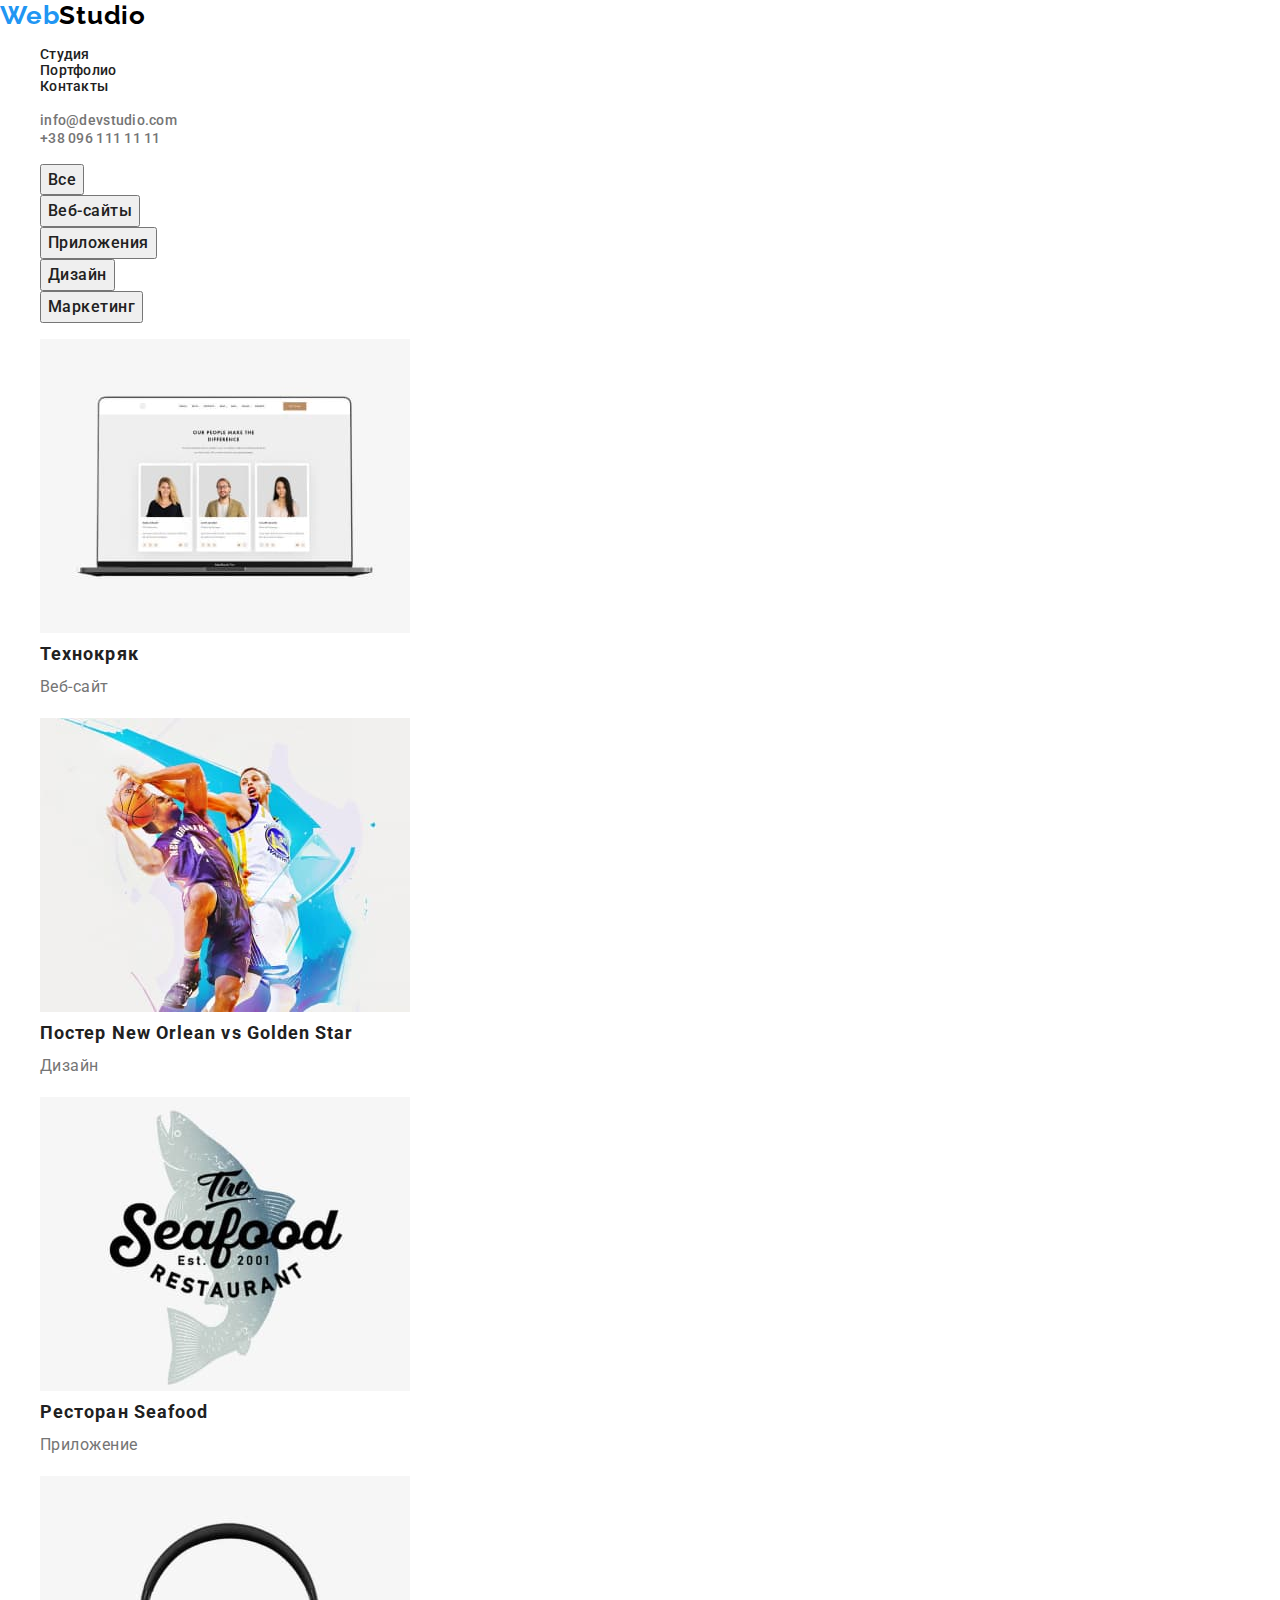
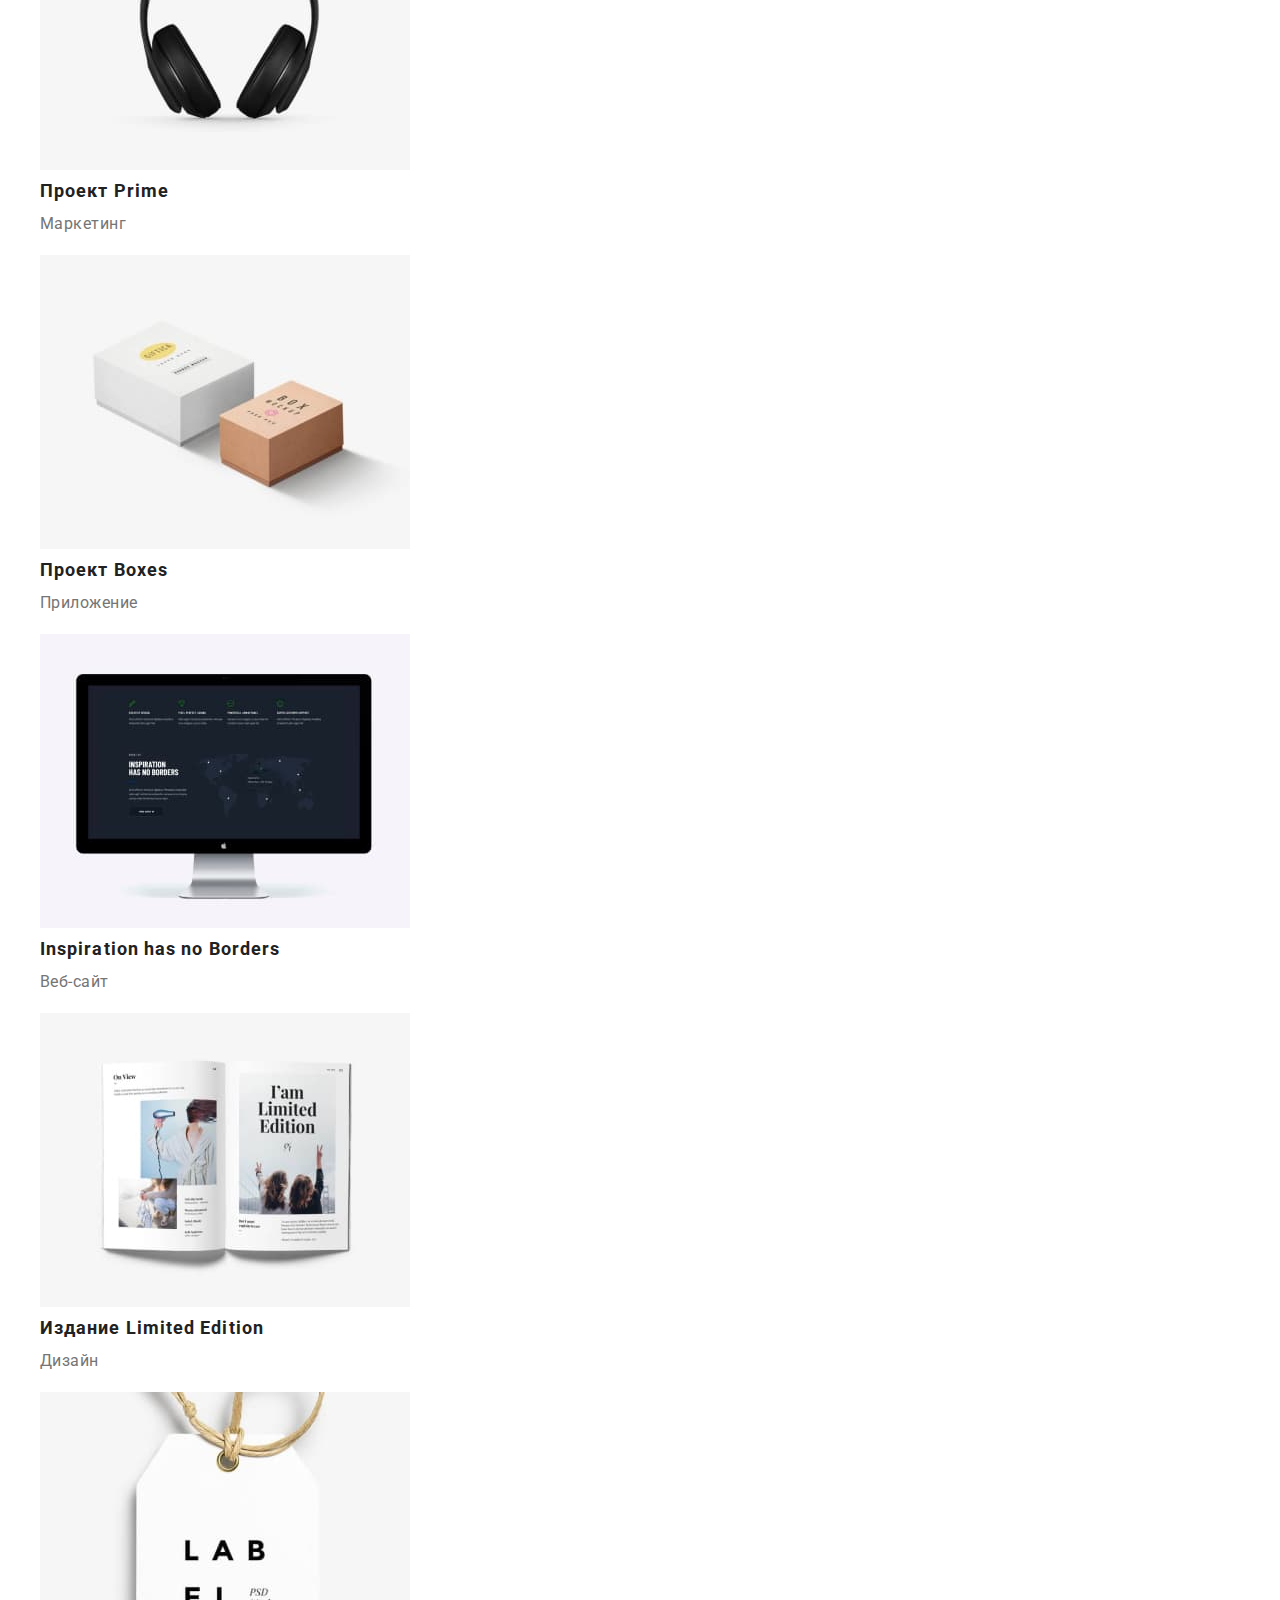
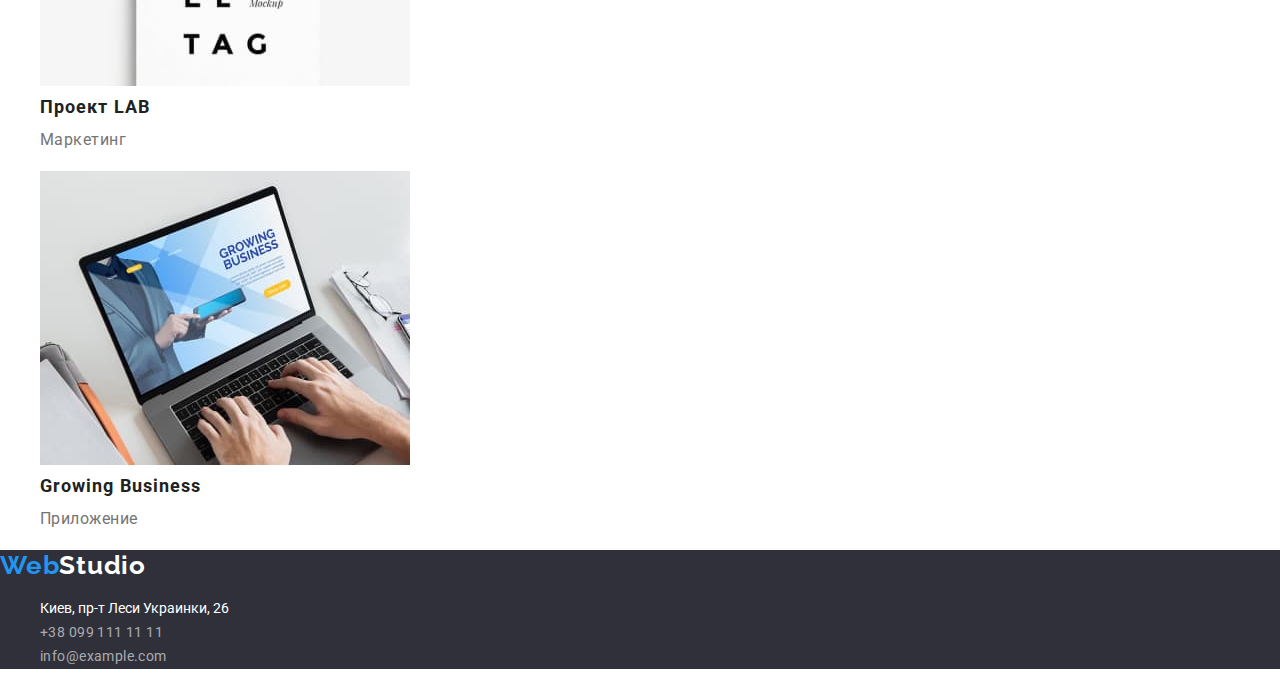
==== portfolio.html @ f6a0c0f8 "Clone" ====
<!DOCTYPE html>
<html lang="ru">
<head>
    <meta charset="UTF-8">
    <meta http-equiv="X-UA-Compatible" content="IE=edge">
    <meta name="viewport" content="width=device-width, initial-scale=1.0">
    <title>Портфолио</title>
<link rel="preconnect" href="https://fonts.googleapis.com">
<link rel="preconnect" href="https://fonts.gstatic.com" crossorigin>
<link href="https://fonts.googleapis.com/css2?family=Raleway:wght@700&family=Roboto:wght@400;500;700;900&display=swap"
    rel="stylesheet">
<link rel="stylesheet" href="https://cdnjs.cloudflare.com/ajax/libs/modern-normalize/1.1.0/modern-normalize.min.css">
<link rel="stylesheet" href="./css/styles.css">
</head>
<body>
    <header class="header">
        <nav class="navigation">
            <a class="logo" href="" lang="en"><span class="logo-text"> <span class="logo-text-web">Web</span><span class="logo-text-studio">Studio</span></span></a>
            <ul class="list menu">
                <li class="menu-item">
                    <a class="menu-link" href="./index.html">Студия</a>
                </li>
                <li class="menu-item">
                    <a class="menu-link" href="./portfolio.html">Портфолио</a>
                </li>
                <li class="menu-item">
                    <a class="menu-link" href="">Контакты</a>
                </li>
            </ul>
        </nav>
        <ul class="list contacts">
            <li class="contacts-item">
                <a class="contacts-link" href="mailto:info@devstudio.com">info@devstudio.com</a>
            </li>
            <li class="contacts-item">
                <a class="contacts-link" href="tel:+380961111111">+38 096 111 11 11</a>
            </li>
        </ul>
    </header>
    <main>
        <section>
            <h1 hidden>Портфолио</h1>
        <ul class="list">
            <li class="portfolio-nav-link">
                <button class="portfolio-nav-button" type="button"><span class="portfolio-nav-button-text">Все</span></button>
            </li>
            <li class="portfolio-nav-link">
                <button class="portfolio-nav-button" type="button"><span class="portfolio-nav-button-text">Веб-сайты</span></button>
            </li>
            <li class="portfolio-nav-link">
                <button class="portfolio-nav-button" type="button"><span class="portfolio-nav-button-text">Приложения</span></button>
            </li>
            <li class="portfolio-nav-link">
                <button class="portfolio-nav-button" type="button"><span class="portfolio-nav-button-text">Дизайн</span></button>
            </li>
            <li class="portfolio-nav-link">
                <button class="portfolio-nav-button" type="button"><span class="portfolio-nav-button-text">Маркетинг</span></button>
            </li>
        </ul>
        <ul class="list">
            <li>
                <a href="" class="portfolio-link"><img src="./images/technokryak.jpg" alt="Веб-сайт Технокряк" width="370"/>
                    <h2 class="portfolio-title">Технокряк</h2>
                    <p class="portfolio-description">Веб-сайт</p>
                </a>
            </li>
            <li>
                <a href="" class="portfolio-link"><img src="./images/poster.jpg" lang="en" alt="New Orlean vs Golden Star" width="370">
                    <h2 class="portfolio-title">Постер <span lang="en">New Orlean vs Golden Star</span></h2>
                    <p class="portfolio-description">Дизайн</p>
                </a>
            </li>
            <li>
                <a href="" class="portfolio-link"><img src="./images/restaurant.jpg" lang="en" alt="Seafood" width="370">
                    <h2 class="portfolio-title">Ресторан <span lang="en">Seafood</span></h2>
                    <p class="portfolio-description">Приложение</p>
                </a>
            </li>
            <li>
                <a href="" class="portfolio-link"><img src="./images/prime.jpg" lang="en" alt="Prime" width="370">
                    <h2 class="portfolio-title">Проект <span lang="en">Prime</span></h2>
                    <p class="portfolio-description">Маркетинг</p>
                </a>
            </li>
            <li>
                <a href="" class="portfolio-link"><img src="./images/boxes.jpg" lang="en" alt="Boxes" width="370">
                    <h2 class="portfolio-title">Проект <span lang="en">Boxes</span></h2>
                    <p class="portfolio-description">Приложение</p>
                </a>
            </li>
            <li>
                <a href="" class="portfolio-link"><img src="./images/inspiration.jpg" lang="en" alt="Web-site Inspiration has no Borders" width="370">
                    <h2 class="portfolio-title" lang="en">Inspiration has no Borders</h2>
                    <p class="portfolio-description">Веб-сайт</p>
                </a>
            </li>
            <li>
                <a href="" class="portfolio-link"><img src="./images/limited.jpg" alt="Издание" width="370">
                    <h2 class="portfolio-title">Издание <span lang="en">Limited Edition</span></h2>
                    <p class="portfolio-description">Дизайн</p>
                </a>
            </li>
            <li>
                <a href="" class="portfolio-link"><img src="./images/lab.jpg" lang="en" alt="Project LAB" width="370">
                    <h2 class="portfolio-title">Проект <span lang="en">LAB</span></h2>
                    <p class="portfolio-description">Маркетинг</p>
                </a>
            </li>
            <li>
                <a href="" class="portfolio-link"><img src="./images/growing.jpg" lang="en" alt="Growing buisness" width="370">
                    <h2 class="portfolio-title" lang="en">Growing Business</h2>
                    <p class="portfolio-description">Приложение</p>
                </a>
            </li>
        </ul>
        </section>
    </main>
    <footer class="footer">
        <a class="logo-footer" href="" lang="en"><span class="logo-footer-text"><span
                    class="logo-footer-web">Web</span><span class="logo-footer-studio">Studio</span></span> </a>
        <address>
            <ul class="list">
                <li class="adress-item">
                    <a class="adress-link" href="https://goo.gl/maps/BZwKoePdumWKBTUe7" target="_blank"
                        rel="noopener noreferrer">Киев, пр-т Леси Украинки, 26</a>
                </li>
                <li class="adress-item">
                    <a class="adress-contacts" href="tel:+380991111111">+38 099 111 11 11</a>
                </li>
                <li class="adress-item">
                    <a class="adress-contacts" href="mailto:info@example.com">info@example.com</a>
                </li>
            </ul>
        </address>
    </footer>
</body>
</html>
---- css/styles.css ----
:root{
    --primary-text-color: #212121;
    --secondary-text-color: #757575;
    --accent-color: #2196F3;
}

body {
    font-family: roboto, sans-serif;
    background-color: #FFFFFF;
    color: var(--primary-text-color);
}

/* ========== HEADER===========*/

.logo {
    text-decoration: none;
}

.logo-text {
    font-family: raleway , sans-serif;
    font-weight: 700;
    font-size: 26px;
    line-height: 1.19;
    letter-spacing: 0.03em;
}

.logo-text-web {
    color: var(--accent-color);
}

.logo-text-studio {
    color: #000000;
}

.list {
    list-style: none;
}

.menu-item {
    font-weight: 500;
    font-size: 14px;
    line-height: 1.14;
    letter-spacing: 0.02em;
}

.menu-link {
    text-decoration: none;
    color: var(--primary-text-color);
}

.menu-link:hover {
    color: var(--accent-color);
}

.menu-link:focus {
    color: var(--accent-color);
}


.contacts-link {
    font-weight: 500;
    font-size: 14px;
    line-height: 1.14;
    letter-spacing: 0.02em;
    color: var(--secondary-text-color);
    text-decoration: none;
}

.contacts-link:hover {
color: var(--accent-color);
}

.contacts-link:focus {
color: var(--accent-color);
}

/* ====================HERO================ */
.hero-section {
    background-color: #2F303A;
}

.hero {
    font-weight: 900;
    font-size: 44px;
    line-height: 1.36;
    text-align: center;
    letter-spacing: 0.06em;
    text-transform: uppercase;
    color: #FFFFFF;
}

.hero-button {
background: var(--accent-color);
cursor: pointer;
font-weight: 700;
font-size: 16px;
line-height: 1.66;
display: flex;
align-items: center;
text-align: center;
letter-spacing: 0.06em;
color: #FFFFFF;
}


/* ==============ПРЕИМУЩЕСТВА============ */


.benefits-title {
        font-weight: 700;
        font-size: 14px;
        line-height: 1.14;
        letter-spacing: 0.03em;
        text-transform: uppercase;
}

.benefits-text {
        font-size: 14px;
        line-height: 1.71;
        letter-spacing: 0.03em;
        color: var(--secondary-text-color);
}

/* ================ПРОЦЕСС И КОМАНДА============ */


.work-process-title {
    font-weight: 700;
    font-size: 36px;
    line-height: 1.16;
    text-align: center;
    letter-spacing: 0.03em;
}

.team {
    background-color: #F5F4FA;
}

.team-item {
    background-color: #FFFFFF;
}

.team-title {
    font-weight: 700;
    font-size: 36px;
    line-height: 1.16;
    text-align: center;
    letter-spacing: 0.03em;
}


.team-name {
    font-weight: 500;
    font-size: 16px;
    line-height: 1.18;
    text-align: center;
    letter-spacing: 0.03em;
}

.team-position {
    font-size: 16px;
    line-height: 1.18;
    text-align: center;
    letter-spacing: 0.03em;
    color: var(--secondary-text-color);
}

/* ==================ФУТЕР================= */

.footer {
    background-color: #2F303A;
}

.logo-footer {
    text-decoration: none;
}

.logo-footer-text {
    font-family: 'Raleway';
    font-weight: 700;
    font-size: 26px;
    line-height: 1.19;
    letter-spacing: 0.03em;
}

.logo-footer-web {
    color: var(--accent-color);
}

.logo-footer-studio {
    color:#FFFFFF
}


.adress-link {
    text-decoration: none;
    font-style: normal;
    font-size: 14px;
    line-height: 1.71;
    letter-spacing: 0.03;
    color: #FFFFFF;
}

.adress-link:hover {
    color: var(--accent-color);
}

.adress-link:focus{
    color: var(--accent-color);
}

.adress-contacts {
    text-decoration: none;
    font-style: normal;
    font-size: 14px;
    line-height: 1.71;
    letter-spacing: 0.03em;
    color: rgba(255, 255, 255, 0.6);
}

.adress-contacts:hover {
    color: var(--accent-color);
}

.adress-contacts:focus{
    color: var(--accent-color);
}

/* ================ПОРТФОЛИО================= */

.portfolio-nav-button {
    cursor: pointer;
}

.portfolio-nav-button-text {
    font-family: roboto, sans-serif;
    font-weight: 500;
    font-size: 16px;
    line-height: 1.62;
    text-align: center;
    letter-spacing: 0.03em;
    color: var(--primary-text-color);
}

.portfolio-nav-button-text:hover {
    color: #FFFFFF;
}

.portfolio-nav-button-text:focus{
    color: #FFFFFF;
}

.portfolio-nav-button:hover {
    background-color: var(--accent-color);
}

.portfolio-nav-button:focus {
    background-color: var(--accent-color);
}

.portfolio-title {
    color: var(--primary-text-color);
    font-weight: 700;
    font-size: 18px;
    line-height: 0.2;
    letter-spacing: 0.06em;
}

.portfolio-description {
    font-size: 16px;
    line-height: 1.88;
    letter-spacing: 0.03em;
    color: var(--secondary-text-color);
}

.portfolio-link {
    text-decoration: none;
}
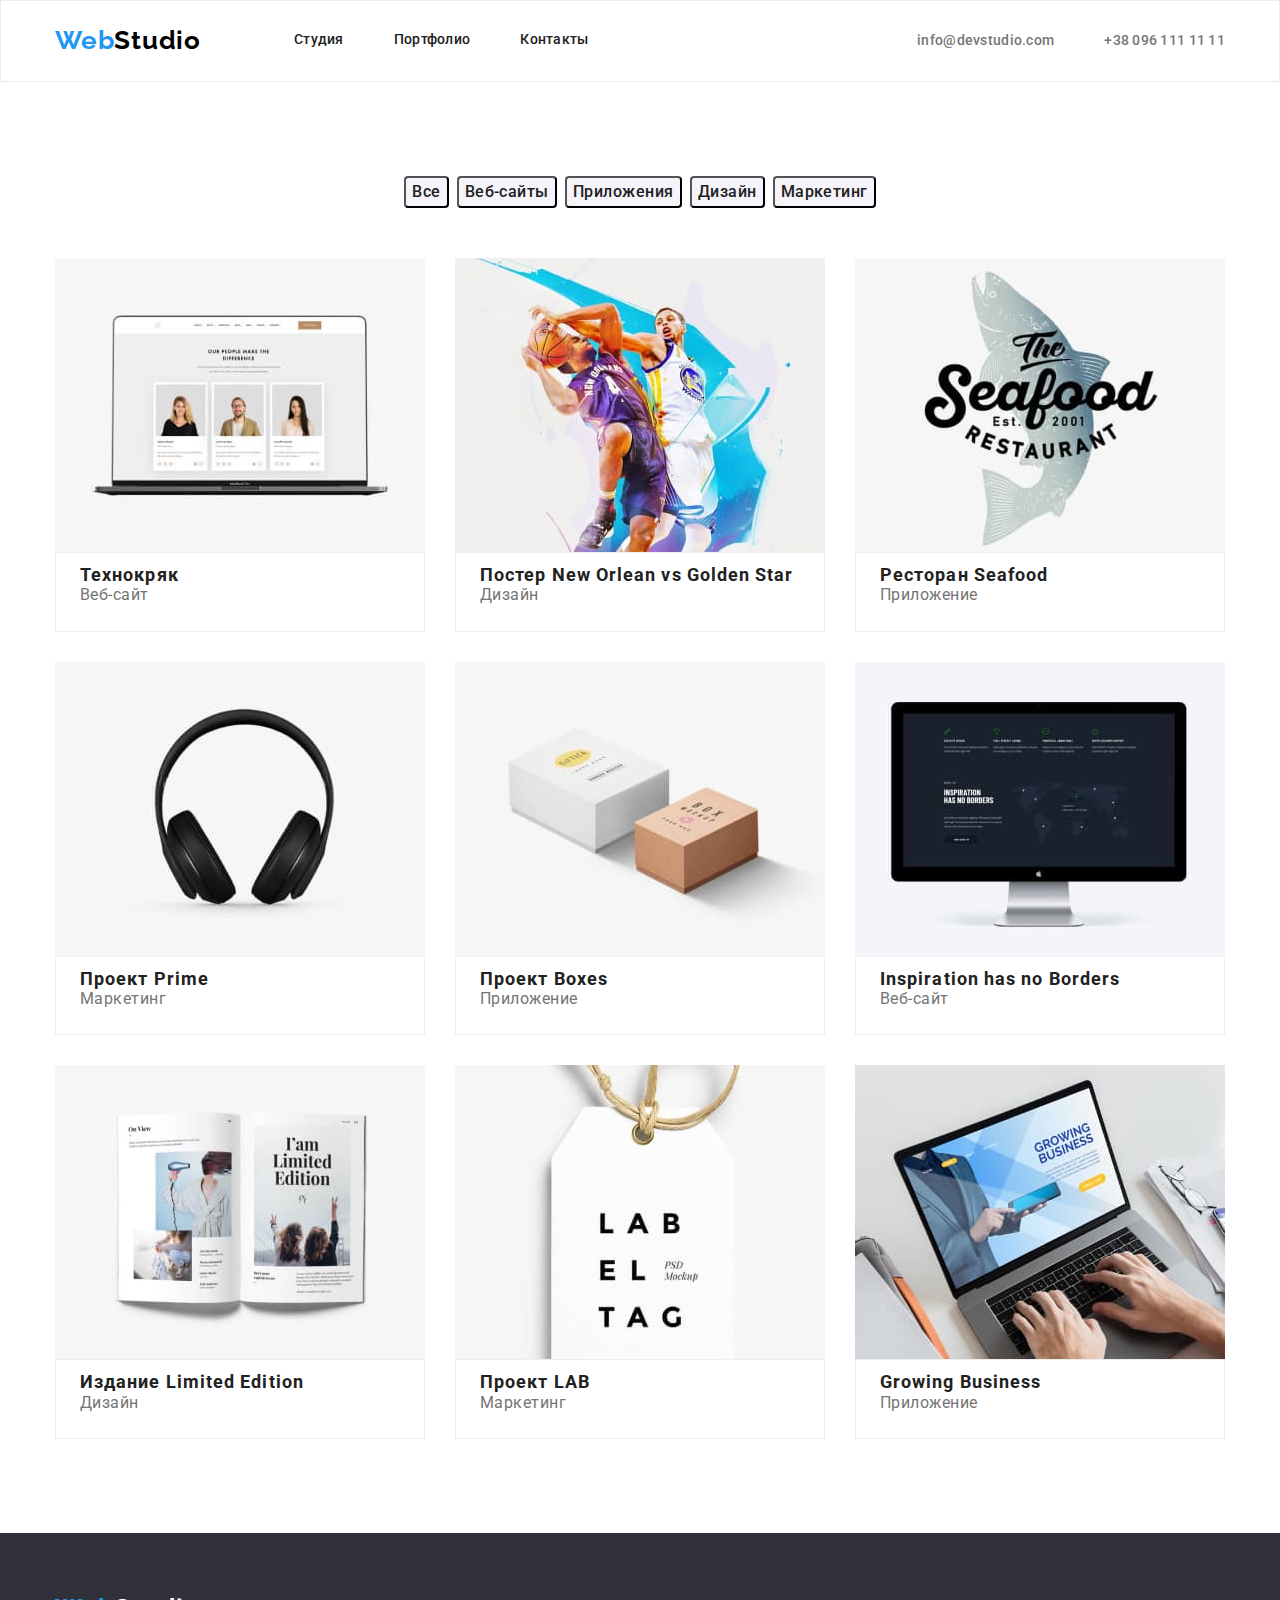
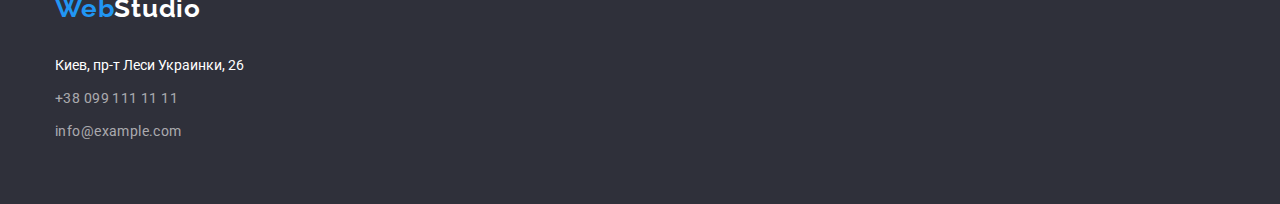
==== commit 2d92142e: "hw3" ====
--- a/portfolio.html
+++ b/portfolio.html
@@ -14,33 +14,37 @@
 </head>
 <body>
     <header class="header">
-        <nav class="navigation">
-            <a class="logo" href="" lang="en"><span class="logo-text"> <span class="logo-text-web">Web</span><span class="logo-text-studio">Studio</span></span></a>
-            <ul class="list menu">
-                <li class="menu-item">
-                    <a class="menu-link" href="./index.html">Студия</a>
+        <div class="container header-container">
+            <nav class="navigation">
+                <a class="logo" href="" lang="en"><span class="logo-text"> <span class="logo-text-web">Web</span><span
+                            class="logo-text-studio">Studio</span></span> </a>
+                <ul class="list menu">
+                    <li class="menu-item">
+                        <a class="menu-link" href="">Студия</a>
+                    </li>
+                    <li class="menu-item">
+                        <a class="menu-link" href="./portfolio.html">Портфолио</a>
+                    </li>
+                    <li class="menu-item">
+                        <a class="menu-link" href="">Контакты</a>
+                    </li>
+                </ul>
+            </nav>
+            <ul class="list contacts">
+                <li class="contacts-item">
+                    <a class="contacts-link" href="mailto:info@devstudio.com">info@devstudio.com</a>
                 </li>
-                <li class="menu-item">
-                    <a class="menu-link" href="./portfolio.html">Портфолио</a>
-                </li>
-                <li class="menu-item">
-                    <a class="menu-link" href="">Контакты</a>
+                <li class="contacts-item">
+                    <a class="contacts-link" href="tel:+380961111111">+38 096 111 11 11</a>
                 </li>
             </ul>
-        </nav>
-        <ul class="list contacts">
-            <li class="contacts-item">
-                <a class="contacts-link" href="mailto:info@devstudio.com">info@devstudio.com</a>
-            </li>
-            <li class="contacts-item">
-                <a class="contacts-link" href="tel:+380961111111">+38 096 111 11 11</a>
-            </li>
-        </ul>
+        </div>
     </header>
     <main>
-        <section>
+        <section class="section">
+            <div class="container">
             <h1 hidden>Портфолио</h1>
-        <ul class="list">
+        <ul class="list portfolio-nav">
             <li class="portfolio-nav-link">
                 <button class="portfolio-nav-button" type="button"><span class="portfolio-nav-button-text">Все</span></button>
             </li>
@@ -57,81 +61,84 @@
                 <button class="portfolio-nav-button" type="button"><span class="portfolio-nav-button-text">Маркетинг</span></button>
             </li>
         </ul>
-        <ul class="list">
-            <li>
+        <ul class="list portfolio-list">
+            <li class="portfolio-list-item">
                 <a href="" class="portfolio-link"><img src="./images/technokryak.jpg" alt="Веб-сайт Технокряк" width="370"/>
-                    <h2 class="portfolio-title">Технокряк</h2>
-                    <p class="portfolio-description">Веб-сайт</p>
+                    <div class="card-border"><h2 class="portfolio-title">Технокряк</h2>
+                    <p class="portfolio-description">Веб-сайт</p></div>
                 </a>
             </li>
-            <li>
+            <li class="portfolio-list-item">
                 <a href="" class="portfolio-link"><img src="./images/poster.jpg" lang="en" alt="New Orlean vs Golden Star" width="370">
-                    <h2 class="portfolio-title">Постер <span lang="en">New Orlean vs Golden Star</span></h2>
-                    <p class="portfolio-description">Дизайн</p>
+                    <div class="card-border"><h2 class="portfolio-title">Постер <span lang="en">New Orlean vs Golden Star</span></h2>
+                    <p class="portfolio-description">Дизайн</p></div>
                 </a>
             </li>
-            <li>
+            <li class="portfolio-list-item">
                 <a href="" class="portfolio-link"><img src="./images/restaurant.jpg" lang="en" alt="Seafood" width="370">
-                    <h2 class="portfolio-title">Ресторан <span lang="en">Seafood</span></h2>
-                    <p class="portfolio-description">Приложение</p>
+                    <div class="card-border"><h2 class="portfolio-title">Ресторан <span lang="en">Seafood</span></h2>
+                    <p class="portfolio-description">Приложение</p></div>
                 </a>
             </li>
-            <li>
+            <li class="portfolio-list-item">
                 <a href="" class="portfolio-link"><img src="./images/prime.jpg" lang="en" alt="Prime" width="370">
-                    <h2 class="portfolio-title">Проект <span lang="en">Prime</span></h2>
-                    <p class="portfolio-description">Маркетинг</p>
+                    <div class="card-border"><h2 class="portfolio-title">Проект <span lang="en">Prime</span></h2>
+                    <p class="portfolio-description">Маркетинг</p></div>
                 </a>
             </li>
-            <li>
+            <li class="portfolio-list-item">
                 <a href="" class="portfolio-link"><img src="./images/boxes.jpg" lang="en" alt="Boxes" width="370">
-                    <h2 class="portfolio-title">Проект <span lang="en">Boxes</span></h2>
-                    <p class="portfolio-description">Приложение</p>
+                    <div class="card-border"><h2 class="portfolio-title">Проект <span lang="en">Boxes</span></h2>
+                    <p class="portfolio-description">Приложение</p></div>
                 </a>
             </li>
-            <li>
+            <li class="portfolio-list-item">
                 <a href="" class="portfolio-link"><img src="./images/inspiration.jpg" lang="en" alt="Web-site Inspiration has no Borders" width="370">
-                    <h2 class="portfolio-title" lang="en">Inspiration has no Borders</h2>
-                    <p class="portfolio-description">Веб-сайт</p>
+                    <div class="card-border"><h2 class="portfolio-title" lang="en">Inspiration has no Borders</h2>
+                    <p class="portfolio-description">Веб-сайт</p></div>
                 </a>
             </li>
-            <li>
+            <li class="portfolio-list-item">
                 <a href="" class="portfolio-link"><img src="./images/limited.jpg" alt="Издание" width="370">
-                    <h2 class="portfolio-title">Издание <span lang="en">Limited Edition</span></h2>
-                    <p class="portfolio-description">Дизайн</p>
+                    <div class="card-border"><h2 class="portfolio-title">Издание <span lang="en">Limited Edition</span></h2>
+                    <p class="portfolio-description">Дизайн</p></div>
                 </a>
             </li>
-            <li>
+            <li class="portfolio-list-item">
                 <a href="" class="portfolio-link"><img src="./images/lab.jpg" lang="en" alt="Project LAB" width="370">
-                    <h2 class="portfolio-title">Проект <span lang="en">LAB</span></h2>
-                    <p class="portfolio-description">Маркетинг</p>
+                    <div class="card-border"><h2 class="portfolio-title">Проект <span lang="en">LAB</span></h2>
+                    <p class="portfolio-description">Маркетинг</p></div>
                 </a>
             </li>
-            <li>
+            <li class="portfolio-list-item">
                 <a href="" class="portfolio-link"><img src="./images/growing.jpg" lang="en" alt="Growing buisness" width="370">
-                    <h2 class="portfolio-title" lang="en">Growing Business</h2>
-                    <p class="portfolio-description">Приложение</p>
+                    <div class="card-border"><h2 class="portfolio-title" lang="en">Growing Business</h2>
+                    <p class="portfolio-description">Приложение</p></div>
                 </a>
             </li>
         </ul>
+        </div>
         </section>
     </main>
     <footer class="footer">
-        <a class="logo-footer" href="" lang="en"><span class="logo-footer-text"><span
-                    class="logo-footer-web">Web</span><span class="logo-footer-studio">Studio</span></span> </a>
-        <address>
-            <ul class="list">
-                <li class="adress-item">
-                    <a class="adress-link" href="https://goo.gl/maps/BZwKoePdumWKBTUe7" target="_blank"
-                        rel="noopener noreferrer">Киев, пр-т Леси Украинки, 26</a>
-                </li>
-                <li class="adress-item">
-                    <a class="adress-contacts" href="tel:+380991111111">+38 099 111 11 11</a>
-                </li>
-                <li class="adress-item">
-                    <a class="adress-contacts" href="mailto:info@example.com">info@example.com</a>
-                </li>
-            </ul>
-        </address>
+        <div class="container">
+            <a class="logo-footer" href="" lang="en"><span class="logo-footer-text"><span
+                        class="logo-footer-web">Web</span><span class="logo-footer-studio">Studio</span></span> </a>
+            <address>
+                <ul class="list">
+                    <li class="adress-item">
+                        <a class="adress-link" href="https://goo.gl/maps/BZwKoePdumWKBTUe7" target="_blank"
+                            rel="noopener noreferrer">Киев, пр-т Леси Украинки, 26</a>
+                    </li>
+                    <li class="adress-item">
+                        <a class="adress-contacts" href="tel:+380991111111">+38 099 111 11 11</a>
+                    </li>
+                    <li class="adress-item">
+                        <a class="adress-contacts" href="mailto:info@example.com">info@example.com</a>
+                    </li>
+                </ul>
+            </address>
+        </div>
     </footer>
 </body>
 </html>--- a/css/styles.css
+++ b/css/styles.css
@@ -10,9 +10,33 @@
     color: var(--primary-text-color);
 }
 
+h1,h2,h3,h4,h5,h5,p {
+    margin-top: 0;
+    margin-bottom: 0;
+}
+
+ul,ol {
+    margin-top: 0;
+    margin-bottom: 0;
+    padding-left: 0;
+}
+
+img {
+    display: block;
+}
+
+.container {
+    width: 1200px;
+    margin-left: auto;
+    margin-right: auto;
+    padding-left: 15px;
+    padding-right: 15px;
+}
+
 /* ========== HEADER===========*/
 
 .logo {
+    margin-right: 93px;
     text-decoration: none;
 }
 
@@ -36,11 +60,42 @@
     list-style: none;
 }
 
+.header {
+    border: 1px solid #ECECEC;
+}
+
+.header-container {
+    display: flex;
+    align-items: center;
+    padding-top: 24px;
+    padding-bottom: 25px;
+}
+
+.navigation {
+    display: flex;
+    align-items: center;
+}
+
+.menu {
+    display: flex;
+    align-items: center;
+}
+
+.contacts {
+    display: flex;
+    align-items: center;
+}
+
+
 .menu-item {
     font-weight: 500;
     font-size: 14px;
     line-height: 1.14;
     letter-spacing: 0.02em;
+}
+
+.menu-item:not(:last-child) {
+    margin-right: 50px;
 }
 
 .menu-link {
@@ -66,6 +121,15 @@
     text-decoration: none;
 }
 
+
+.contacts-item:not(:last-child) {
+    margin-right: 50px;
+}
+
+.contacts {
+    margin-left: auto;
+}
+
 .contacts-link:hover {
 color: var(--accent-color);
 }
@@ -75,6 +139,12 @@
 }
 
 /* ====================HERO================ */
+
+.section {
+    padding-top: 94px;
+    padding-bottom: 94px;
+}
+
 .hero-section {
     background-color: #2F303A;
 }
@@ -94,17 +164,34 @@
 cursor: pointer;
 font-weight: 700;
 font-size: 16px;
-line-height: 1.66;
+line-height: 1.88;
 display: flex;
 align-items: center;
 text-align: center;
 letter-spacing: 0.06em;
 color: #FFFFFF;
+box-shadow: 0px 4px 4px rgba(0, 0, 0, 0.15);
+border-radius: 4px;
+padding-top: 10px;
+padding-bottom: 10px;
+padding-left: 32px;
+padding-right: 32px;
+margin-left: auto;
+margin-right: auto;
+margin-top: 40px;
 }
 
 
 /* ==============ПРЕИМУЩЕСТВА============ */
 
+.benefits {
+    display: flex;
+}
+
+
+.benefits-item:not(:last-child) {
+    margin-right: 30px;
+}
 
 .benefits-title {
         font-weight: 700;
@@ -119,11 +206,10 @@
         line-height: 1.71;
         letter-spacing: 0.03em;
         color: var(--secondary-text-color);
+        margin-top: 10px;
 }
 
 /* ================ПРОЦЕСС И КОМАНДА============ */
-
-
 .work-process-title {
     font-weight: 700;
     font-size: 36px;
@@ -132,12 +218,36 @@
     letter-spacing: 0.03em;
 }
 
+.work-process-flex {
+    display: flex;
+    margin-top: 50px;
+}
+
+.work-process-list:not(:last-child) {
+    margin-right: 30px;
+    width: 370px;
+}
+
 .team {
     background-color: #F5F4FA;
 }
 
+.team-list {
+    display: flex;
+}
+
 .team-item {
     background-color: #FFFFFF;
+    margin-top: 50px;
+    padding-bottom: 30px;
+    width: 270px;
+    background: #FFFFFF;
+    box-shadow: 0px 1px 3px rgba(0, 0, 0, 0.12), 0px 1px 1px rgba(0, 0, 0, 0.14), 0px 2px 1px rgba(0, 0, 0, 0.2);
+    border-radius: 0px 0px 4px 4px;
+}
+
+.team-item:not(:last-child) {
+    margin-right: 30px;
 }
 
 .team-title {
@@ -155,6 +265,7 @@
     line-height: 1.18;
     text-align: center;
     letter-spacing: 0.03em;
+    padding-top: 30px;
 }
 
 .team-position {
@@ -163,16 +274,21 @@
     text-align: center;
     letter-spacing: 0.03em;
     color: var(--secondary-text-color);
+    margin-top: 10px;
 }
 
 /* ==================ФУТЕР================= */
 
 .footer {
     background-color: #2F303A;
+    padding-top: 60px;
+    padding-bottom: 60px;
 }
 
 .logo-footer {
     text-decoration: none;
+    display: flex;
+    margin-bottom: 30px;
 }
 
 .logo-footer-text {
@@ -226,10 +342,25 @@
     color: var(--accent-color);
 }
 
+.adress-item:not(:first-child) {
+    margin-top: 9px;
+}
+
 /* ================ПОРТФОЛИО================= */
+
+.portfolio-nav {
+    display: flex;
+    justify-content: center;
+}
+
+.portfolio-nav-link:not(:last-child) {
+    margin-right: 8px;
+}
 
 .portfolio-nav-button {
     cursor: pointer;
+    background: #F5F4FA;
+    border-radius: 4px;
 }
 
 .portfolio-nav-button-text {
@@ -256,6 +387,12 @@
 
 .portfolio-nav-button:focus {
     background-color: var(--accent-color);
+}
+
+.portfolio-list {
+    display: flex;
+    flex-wrap: wrap;
+    margin-top: 50px;
 }
 
 .portfolio-title {
@@ -264,6 +401,7 @@
     font-size: 18px;
     line-height: 0.2;
     letter-spacing: 0.06em;
+    margin-bottom: 4px;
 }
 
 .portfolio-description {
@@ -275,4 +413,26 @@
 
 .portfolio-link {
     text-decoration: none;
-}+}
+
+.portfolio-list-item {
+    width: 370px;
+}
+
+.portfolio-list-item:not(:nth-last-child(-n + 3)) {
+    margin-bottom: 30px;
+}
+
+.portfolio-list-item:not(:nth-child(3n + 3)) {
+    margin-right: 30px;
+}
+
+.card-border {
+    background: #FFFFFF;
+    border: 1px solid #EEEEEE;
+    padding-top: 20px;
+    padding-bottom: 20px;
+    padding-right: 24px;
+    padding-left: 24px;
+}
+
